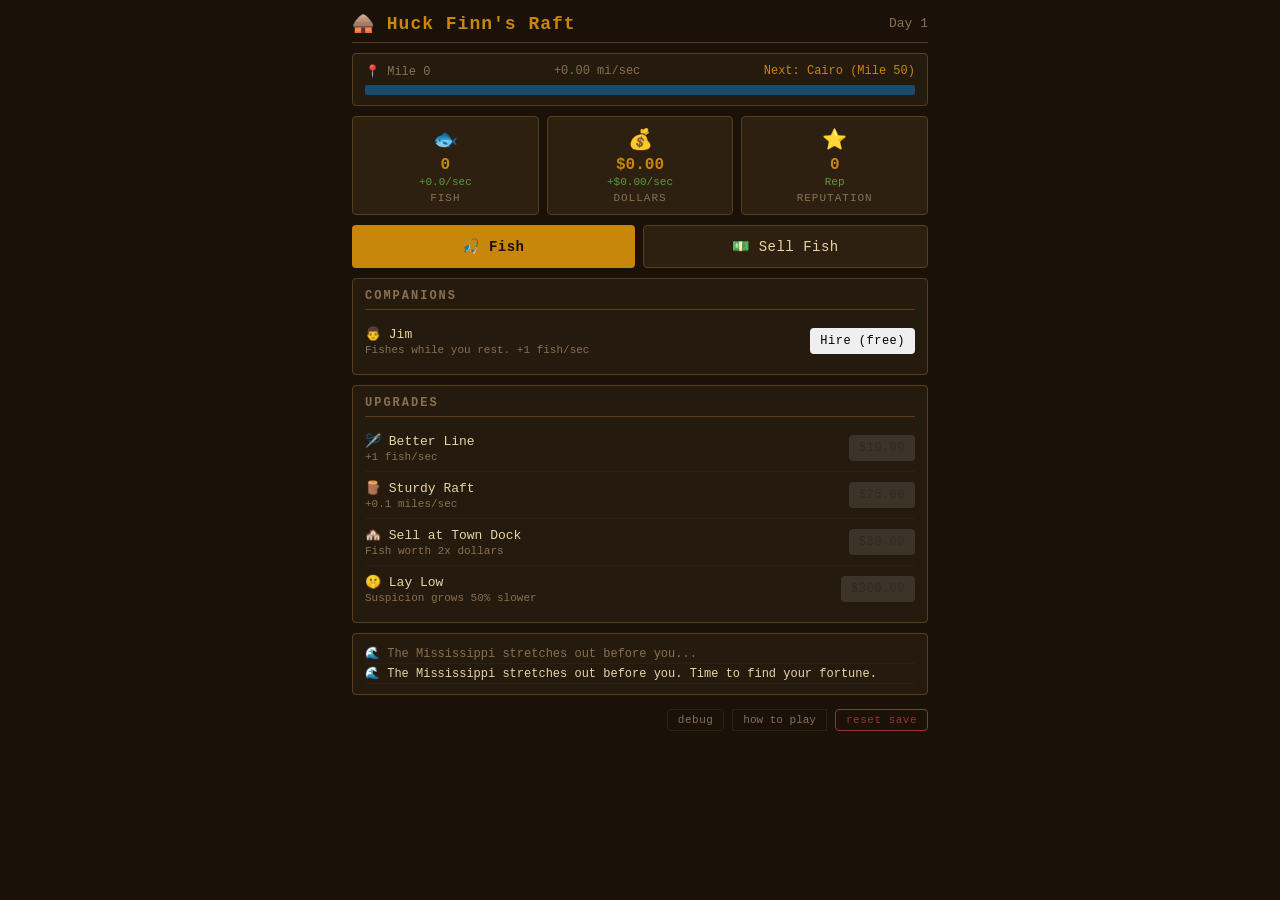
==== index.html @ 124ada73 "Initial commit: Huckfin idle game" ====
<!DOCTYPE html>
<html lang="en">
<head>
  <meta charset="UTF-8" />
  <meta name="viewport" content="width=device-width, initial-scale=1.0" />
  <title>Huck Finn's Raft</title>
  <link rel="stylesheet" href="style.css" />
</head>
<body>
  <div id="app">

    <!-- Header -->
    <header>
      <h1>🛖 Huck Finn's Raft</h1>
      <span id="day-counter">Day 1</span>
    </header>

    <!-- River Progress -->
    <section id="river">
      <div id="river-label">
        <span>📍 Mile <span id="miles">0</span></span>
        <span id="miles-rate">+0.0 mi/sec</span>
        <span id="next-town">Next: Cairo (Mile 50)</span>
      </div>
      <div id="progress-bar-bg">
        <div id="progress-bar"></div>
      </div>
    </section>

    <!-- Resources -->
    <section id="resources">
      <div class="resource">
        <div class="resource-icon">🐟</div>
        <div class="resource-info">
          <span class="resource-value" id="fish">0</span>
          <span class="resource-rate" id="fish-rate">+0.0/sec</span>
        </div>
        <div class="resource-label">Fish</div>
      </div>
      <div class="resource">
        <div class="resource-icon">💰</div>
        <div class="resource-info">
          <span class="resource-value" id="dollars">$0.00</span>
          <span class="resource-rate" id="dollars-rate">+$0.00/sec</span>
        </div>
        <div class="resource-label">Dollars</div>
      </div>
      <div class="resource">
        <div class="resource-icon">⭐</div>
        <div class="resource-info">
          <span class="resource-value" id="rep">0</span>
          <span class="resource-rate" id="rep-label">Rep</span>
        </div>
        <div class="resource-label">Reputation</div>
      </div>
    </section>

    <!-- Actions -->
    <section id="actions">
      <button id="btn-fish" class="btn-primary">🎣 Fish</button>
      <button id="btn-sell" class="btn-secondary">💵 Sell Fish</button>
    </section>

    <!-- Suspicion (hidden until King/Duke hired) -->
    <section id="suspicion-section" class="hidden">
      <div id="suspicion-label">⚠️ Suspicion: <span id="suspicion-value">0%</span></div>
      <div id="suspicion-bar-bg">
        <div id="suspicion-bar"></div>
      </div>
    </section>

    <!-- Main Panel -->
    <div id="main-panel">

      <!-- Companions -->
      <section id="companions-section">
        <h2>Companions</h2>
        <div id="companions-list">
          <!-- populated by ui.js -->
        </div>
      </section>

      <!-- Upgrades -->
      <section id="upgrades-section">
        <h2>Upgrades</h2>
        <div id="upgrades-list">
          <!-- populated by ui.js -->
        </div>
      </section>

    </div>

    <!-- Prestige Shop (hidden until first prestige) -->
    <section id="prestige-section" class="hidden">
      <h2>⭐ Freedom Upgrades <span id="rep-available"></span></h2>
      <div id="prestige-list">
        <!-- populated by ui.js -->
      </div>
    </section>

    <!-- Log -->
    <section id="log-section">
      <div id="log">
        <p class="log-entry">🌊 The Mississippi stretches out before you...</p>
      </div>
    </section>

    <!-- Footer -->
    <footer>
      <button id="btn-debug" class="btn-subtle">debug</button>
      <a href="how-to-play.html" class="btn-subtle" style="text-decoration:none; padding: 4px 10px;">how to play</a>
      <button id="btn-reset" class="btn-danger">reset save</button>
    </footer>

    <!-- Debug Panel (hidden by default) -->
    <section id="debug-section" class="hidden">
      <h2>🛠 Debug</h2>
      <div id="debug-controls">
        <button onclick="Debug.addFish()">+100 Fish</button>
        <button onclick="Debug.addDollars()">+$500</button>
        <button onclick="Debug.addMiles()">+100 Miles</button>
        <button onclick="Debug.addRep()">+5 Rep</button>
        <button onclick="Debug.skipToCairo()">Skip to Cairo</button>
        <button onclick="Debug.skipToMemphis()">Skip to Memphis</button>
        <button onclick="Debug.skipToVicksburg()">Skip to Vicksburg</button>
        <button onclick="Debug.triggerRaid()">Trigger Raid</button>
        <button onclick="Debug.skipToPrestige()">Skip to Prestige</button>
      </div>
    </section>

  </div>

  <script src="js/state.js"></script>
  <script src="js/engine.js"></script>
  <script src="js/upgrades.js"></script>
  <script src="js/actions.js"></script>
  <script src="js/save.js"></script>
  <script src="js/debug.js"></script>
  <script src="js/ui.js"></script>
</body>
</html>
---- style.css ----
/* ── Reset & Base ─────────────────────────────────────────── */
*, *::before, *::after {
  box-sizing: border-box;
  margin: 0;
  padding: 0;
}

:root {
  --bg:          #1a1208;
  --bg-panel:    #241a0e;
  --bg-card:     #2e2010;
  --border:      #5a3e1b;
  --text:        #e8d5a3;
  --text-muted:  #8a7050;
  --accent:      #c8860a;
  --accent-dim:  #7a5206;
  --green:       #5a9a3a;
  --red:         #a03030;
  --river:       #1a4a6a;
  --river-fill:  #2a7aaa;
  --font:        'Courier New', Courier, monospace;
}

body {
  background: var(--bg);
  color: var(--text);
  font-family: var(--font);
  font-size: 14px;
  min-height: 100vh;
  padding: 0;
}

#app {
  max-width: 600px;
  margin: 0 auto;
  padding: 12px;
  display: flex;
  flex-direction: column;
  gap: 10px;
}

/* ── Header ───────────────────────────────────────────────── */
header {
  display: flex;
  justify-content: space-between;
  align-items: center;
  border-bottom: 1px solid var(--border);
  padding-bottom: 8px;
}

header h1 {
  font-size: 18px;
  color: var(--accent);
  letter-spacing: 1px;
}

#day-counter {
  color: var(--text-muted);
  font-size: 13px;
}

/* ── River Progress ───────────────────────────────────────── */
#river {
  background: var(--bg-panel);
  border: 1px solid var(--border);
  border-radius: 4px;
  padding: 10px 12px;
}

#river-label {
  display: flex;
  justify-content: space-between;
  font-size: 12px;
  color: var(--text-muted);
  margin-bottom: 6px;
}

#next-town {
  color: var(--accent);
}

#progress-bar-bg {
  background: var(--river);
  border-radius: 2px;
  height: 10px;
  width: 100%;
}

#progress-bar {
  background: var(--river-fill);
  height: 100%;
  width: 0%;
  border-radius: 2px;
  transition: width 0.5s ease;
}

/* ── Resources ────────────────────────────────────────────── */
#resources {
  display: flex;
  gap: 8px;
}

.resource {
  flex: 1;
  background: var(--bg-card);
  border: 1px solid var(--border);
  border-radius: 4px;
  padding: 10px 8px;
  text-align: center;
}

.resource-icon {
  font-size: 20px;
  margin-bottom: 4px;
}

.resource-info {
  display: flex;
  flex-direction: column;
  gap: 2px;
}

.resource-value {
  font-size: 16px;
  color: var(--accent);
  font-weight: bold;
}

.resource-rate {
  font-size: 11px;
  color: var(--green);
}

.resource-label {
  font-size: 11px;
  color: var(--text-muted);
  margin-top: 4px;
  text-transform: uppercase;
  letter-spacing: 1px;
}

/* ── Actions ──────────────────────────────────────────────── */
#actions {
  display: flex;
  gap: 8px;
}

button {
  flex: 1;
  padding: 12px;
  border: none;
  border-radius: 4px;
  font-family: var(--font);
  font-size: 14px;
  cursor: pointer;
  transition: background 0.15s, transform 0.1s;
  letter-spacing: 0.5px;
}

button:active {
  transform: scale(0.97);
}

.btn-primary {
  background: var(--accent);
  color: var(--bg);
  font-weight: bold;
}

.btn-primary:hover {
  background: #e09a12;
}

.btn-secondary {
  background: var(--bg-card);
  color: var(--text);
  border: 1px solid var(--border);
}

.btn-secondary:hover {
  background: var(--border);
}

button:disabled {
  opacity: 0.4;
  cursor: not-allowed;
  transform: none;
}

/* ── Suspicion ────────────────────────────────────────────── */
#suspicion-section {
  background: var(--bg-panel);
  border: 1px solid var(--red);
  border-radius: 4px;
  padding: 8px 12px;
}

#suspicion-label {
  font-size: 12px;
  color: var(--red);
  margin-bottom: 4px;
}

#suspicion-bar-bg {
  background: #3a1010;
  border-radius: 2px;
  height: 8px;
}

#suspicion-bar {
  background: var(--red);
  height: 100%;
  width: 0%;
  border-radius: 2px;
  transition: width 0.5s ease;
}

/* ── Main Panel ───────────────────────────────────────────── */
#main-panel {
  display: flex;
  flex-direction: column;
  gap: 10px;
}

#companions-section,
#upgrades-section {
  background: var(--bg-panel);
  border: 1px solid var(--border);
  border-radius: 4px;
  padding: 10px 12px;
}

h2 {
  font-size: 12px;
  text-transform: uppercase;
  letter-spacing: 2px;
  color: var(--text-muted);
  border-bottom: 1px solid var(--border);
  padding-bottom: 6px;
  margin-bottom: 8px;
}

/* ── Companion / Upgrade Cards ────────────────────────────── */
.card {
  display: flex;
  justify-content: space-between;
  align-items: center;
  padding: 8px 0;
  border-bottom: 1px solid var(--bg-card);
}

.card:last-child {
  border-bottom: none;
}

.card-info {
  display: flex;
  flex-direction: column;
  gap: 2px;
}

.card-name {
  font-size: 13px;
  color: var(--text);
}

.card-desc {
  font-size: 11px;
  color: var(--text-muted);
}

.card-action {
  min-width: 90px;
  text-align: right;
}

.card-action button {
  padding: 6px 10px;
  font-size: 12px;
  flex: none;
}

.badge-hired {
  font-size: 11px;
  color: var(--green);
  padding: 4px 8px;
}

.badge-locked {
  font-size: 11px;
  color: var(--text-muted);
  padding: 4px 8px;
}

.badge-owned {
  font-size: 11px;
  color: var(--green);
  padding: 4px 8px;
}

/* ── Log ──────────────────────────────────────────────────── */
#log-section {
  background: var(--bg-panel);
  border: 1px solid var(--border);
  border-radius: 4px;
  padding: 10px 12px;
}

#log {
  max-height: 100px;
  overflow-y: auto;
  display: flex;
  flex-direction: column-reverse;
}

.log-entry {
  font-size: 12px;
  color: var(--text-muted);
  padding: 2px 0;
  border-bottom: 1px solid var(--bg-card);
}

.log-entry:first-child {
  color: var(--text);
}

/* ── Prestige Shop ────────────────────────────────────────── */
#prestige-section {
  background: var(--bg-panel);
  border: 1px solid var(--accent);
  border-radius: 4px;
  padding: 10px 12px;
}

#prestige-section h2 {
  color: var(--accent);
  border-bottom-color: var(--accent-dim);
}

#rep-available {
  color: var(--text-muted);
  font-size: 11px;
  text-transform: none;
  letter-spacing: 0;
}


/* ── Footer ───────────────────────────────────────────────── */
footer {
  display: flex;
  justify-content: flex-end;
  gap: 8px;
  padding-top: 4px;
}

.btn-subtle {
  background: none;
  border: 1px solid var(--bg-card);
  color: var(--text-muted);
  font-size: 11px;
  padding: 4px 10px;
  flex: none;
}

.btn-subtle:hover {
  border-color: var(--border);
  color: var(--text);
}

.btn-danger {
  background: none;
  border: 1px solid var(--red);
  color: var(--red);
  font-size: 11px;
  padding: 4px 10px;
  flex: none;
}

.btn-danger:hover {
  background: var(--red);
  color: var(--text);
}

/* ── Debug Panel ──────────────────────────────────────────── */
#debug-section {
  background: var(--bg-panel);
  border: 1px dashed var(--border);
  border-radius: 4px;
  padding: 10px 12px;
}

#debug-controls {
  display: flex;
  flex-wrap: wrap;
  gap: 6px;
}

#debug-controls button {
  flex: none;
  padding: 6px 10px;
  font-size: 11px;
  background: var(--bg-card);
  color: var(--text);
  border: 1px solid var(--border);
}

/* ── Utility ──────────────────────────────────────────────── */
.hidden {
  display: none !important;
}
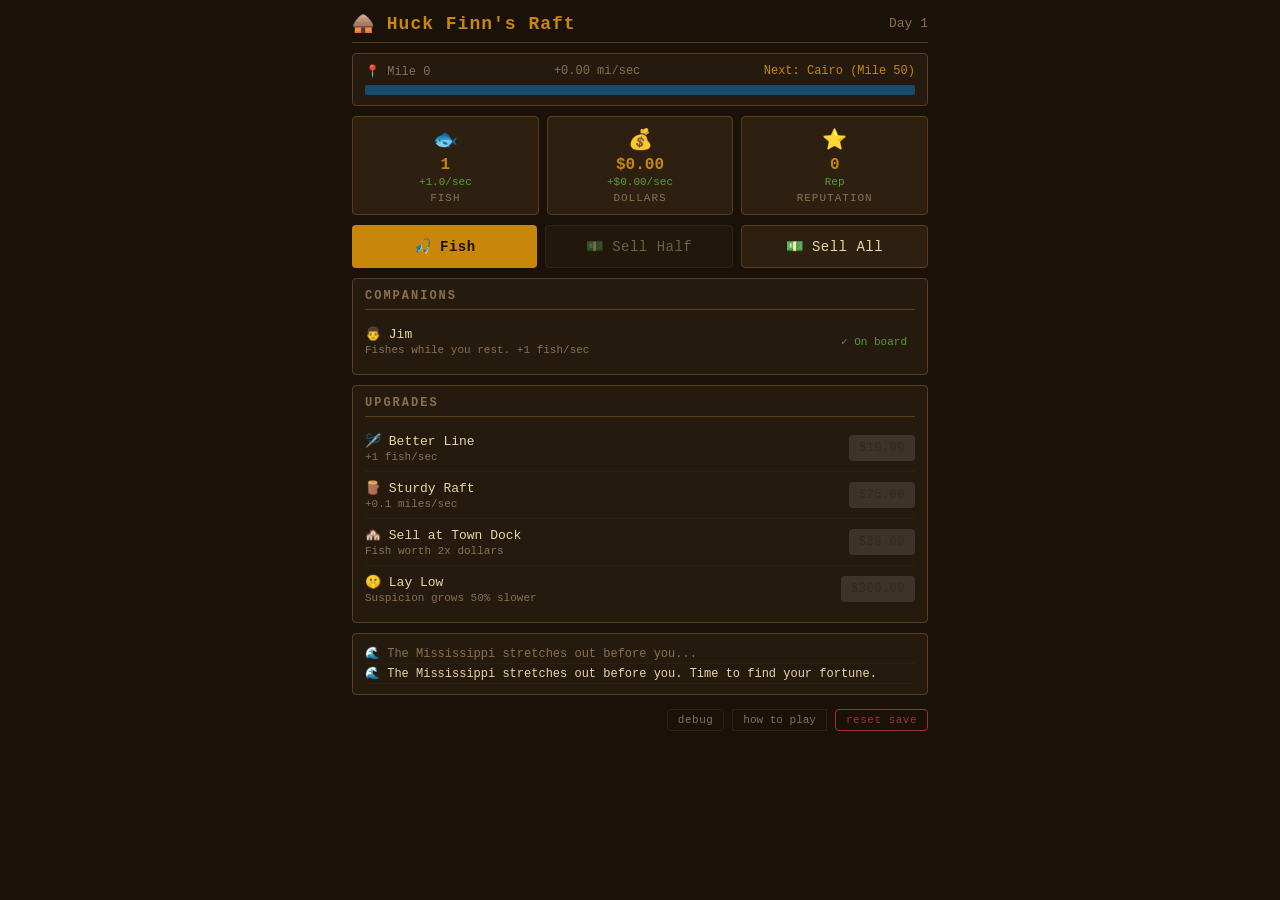
==== commit abf08bd0: "gameplay changes" ====
--- a/index.html
+++ b/index.html
@@ -58,7 +58,8 @@
     <!-- Actions -->
     <section id="actions">
       <button id="btn-fish" class="btn-primary">🎣 Fish</button>
-      <button id="btn-sell" class="btn-secondary">💵 Sell Fish</button>
+      <button id="btn-sell-half" class="btn-secondary">💵 Sell Half</button>
+      <button id="btn-sell" class="btn-secondary">💵 Sell All</button>
     </section>
 
     <!-- Suspicion (hidden until King/Duke hired) -->
--- a/style.css
+++ b/style.css
@@ -215,6 +215,16 @@
   transition: width 0.5s ease;
 }
 
+#suspicion-bar.suspicion-high {
+  background: #d45000;
+  animation: suspicion-pulse 1s ease-in-out infinite;
+}
+
+@keyframes suspicion-pulse {
+  0%, 100% { opacity: 1; }
+  50%       { opacity: 0.6; }
+}
+
 /* ── Main Panel ───────────────────────────────────────────── */
 #main-panel {
   display: flex;
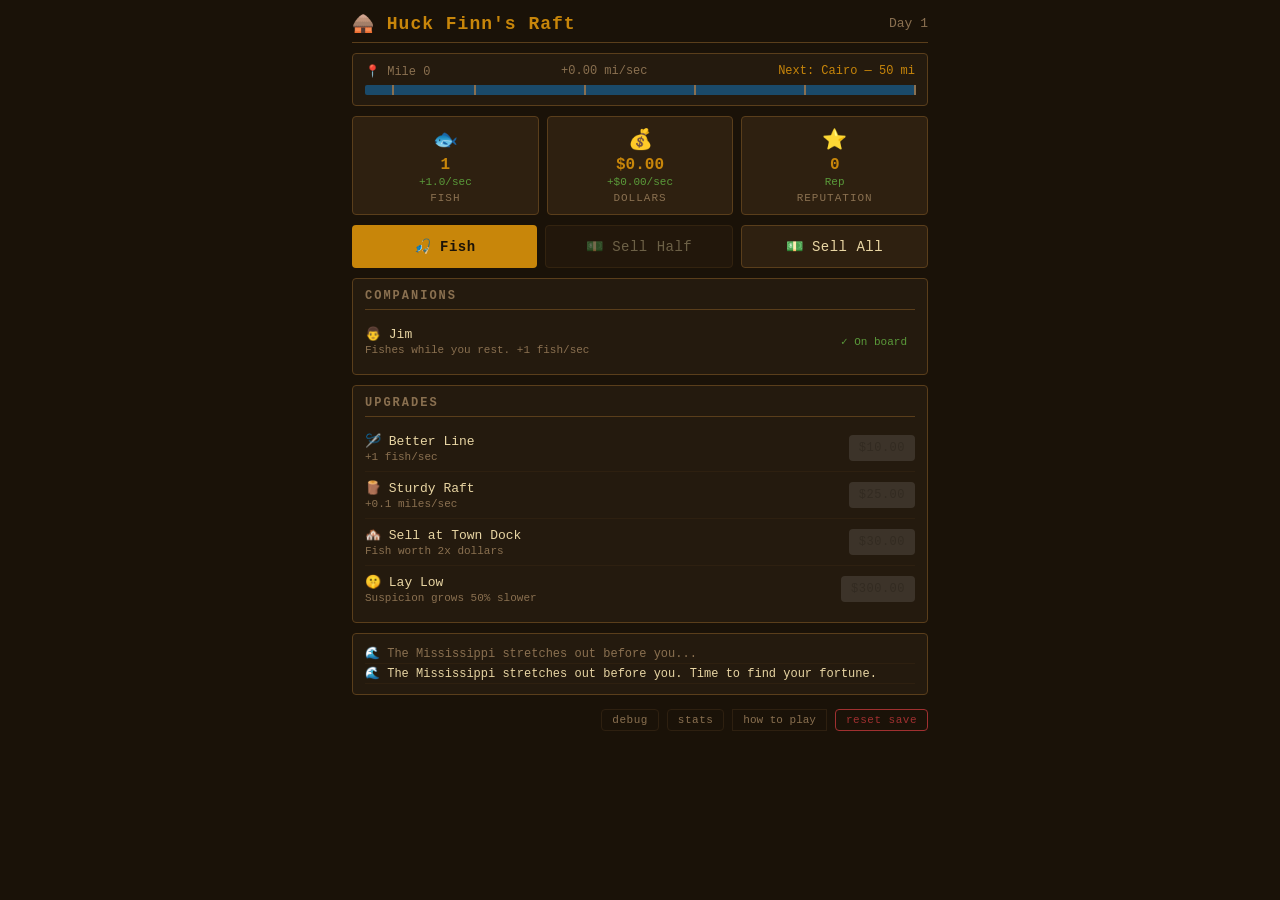
==== commit f2e811ee: "Add stats panel, new freedom upgrades, Lucky Cast rework" ====
--- a/index.html
+++ b/index.html
@@ -106,9 +106,16 @@
       </div>
     </section>
 
+    <!-- Stats (hidden until toggled) -->
+    <section id="stats-section" class="hidden">
+      <h2>📊 Stats</h2>
+      <div id="stats-list"></div>
+    </section>
+
     <!-- Footer -->
     <footer>
       <button id="btn-debug" class="btn-subtle">debug</button>
+      <button id="btn-stats" class="btn-subtle">stats</button>
       <a href="how-to-play.html" class="btn-subtle" style="text-decoration:none; padding: 4px 10px;">how to play</a>
       <button id="btn-reset" class="btn-danger">reset save</button>
     </footer>
--- a/style.css
+++ b/style.css
@@ -84,6 +84,21 @@
   border-radius: 2px;
   height: 10px;
   width: 100%;
+  position: relative;
+}
+
+.town-marker {
+  position: absolute;
+  top: 0;
+  width: 2px;
+  height: 100%;
+  background: var(--text-muted);
+  transform: translateX(-50%);
+  pointer-events: none;
+}
+
+.town-marker.visited {
+  background: var(--green);
 }
 
 #progress-bar {
@@ -414,6 +429,31 @@
   border: 1px solid var(--border);
 }
 
+/* ── Stats Panel ──────────────────────────────────────────── */
+#stats-section {
+  background: var(--bg-panel);
+  border: 1px solid var(--border);
+  border-radius: 4px;
+  padding: 10px 12px;
+}
+
+.stat-row {
+  display: flex;
+  justify-content: space-between;
+  font-size: 12px;
+  padding: 4px 0;
+  border-bottom: 1px solid var(--bg-card);
+  color: var(--text-muted);
+}
+
+.stat-row:last-child {
+  border-bottom: none;
+}
+
+.stat-row span:last-child {
+  color: var(--accent);
+}
+
 /* ── Utility ──────────────────────────────────────────────── */
 .hidden {
   display: none !important;
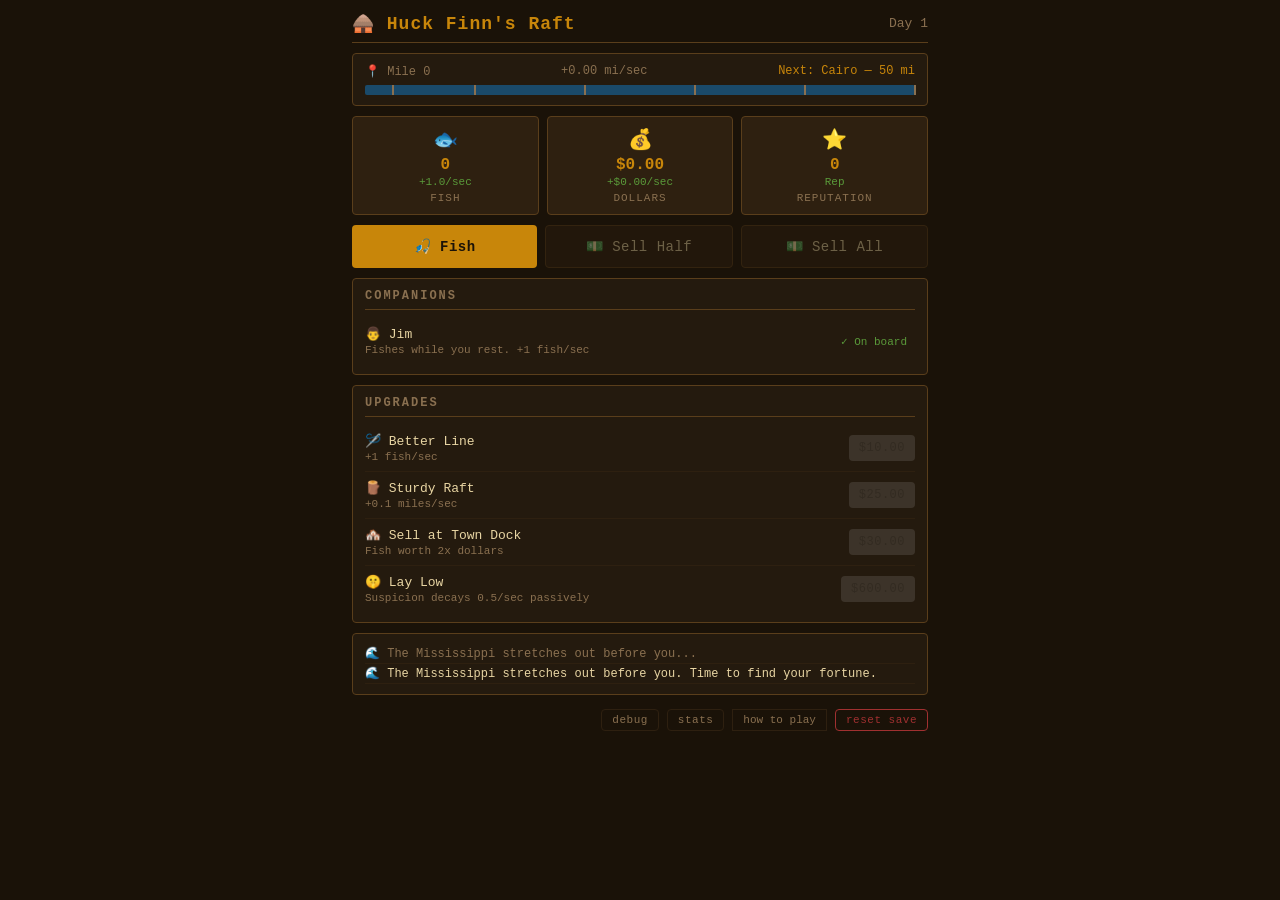
==== commit f91f566f: "Rework suspicion into an active system" ====
--- a/index.html
+++ b/index.html
@@ -64,7 +64,10 @@
 
     <!-- Suspicion (hidden until King/Duke hired) -->
     <section id="suspicion-section" class="hidden">
-      <div id="suspicion-label">⚠️ Suspicion: <span id="suspicion-value">0%</span></div>
+      <div id="suspicion-header">
+        <div id="suspicion-label">⚠️ Suspicion: <span id="suspicion-value">0%</span></div>
+        <button id="btn-bribe" class="btn-subtle">Bribe the Sheriff (<span id="bribe-cost"></span>)</button>
+      </div>
       <div id="suspicion-bar-bg">
         <div id="suspicion-bar"></div>
       </div>
--- a/style.css
+++ b/style.css
@@ -210,10 +210,16 @@
   padding: 8px 12px;
 }
 
+#suspicion-header {
+  display: flex;
+  justify-content: space-between;
+  align-items: center;
+  margin-bottom: 4px;
+}
+
 #suspicion-label {
   font-size: 12px;
   color: var(--red);
-  margin-bottom: 4px;
 }
 
 #suspicion-bar-bg {
@@ -323,6 +329,16 @@
   padding: 4px 8px;
 }
 
+.badge-locked {
+  font-size: 11px;
+  color: var(--text-muted);
+  padding: 4px 8px;
+}
+
+.card-locked {
+  opacity: 0.45;
+}
+
 /* ── Log ──────────────────────────────────────────────────── */
 #log-section {
   background: var(--bg-panel);
